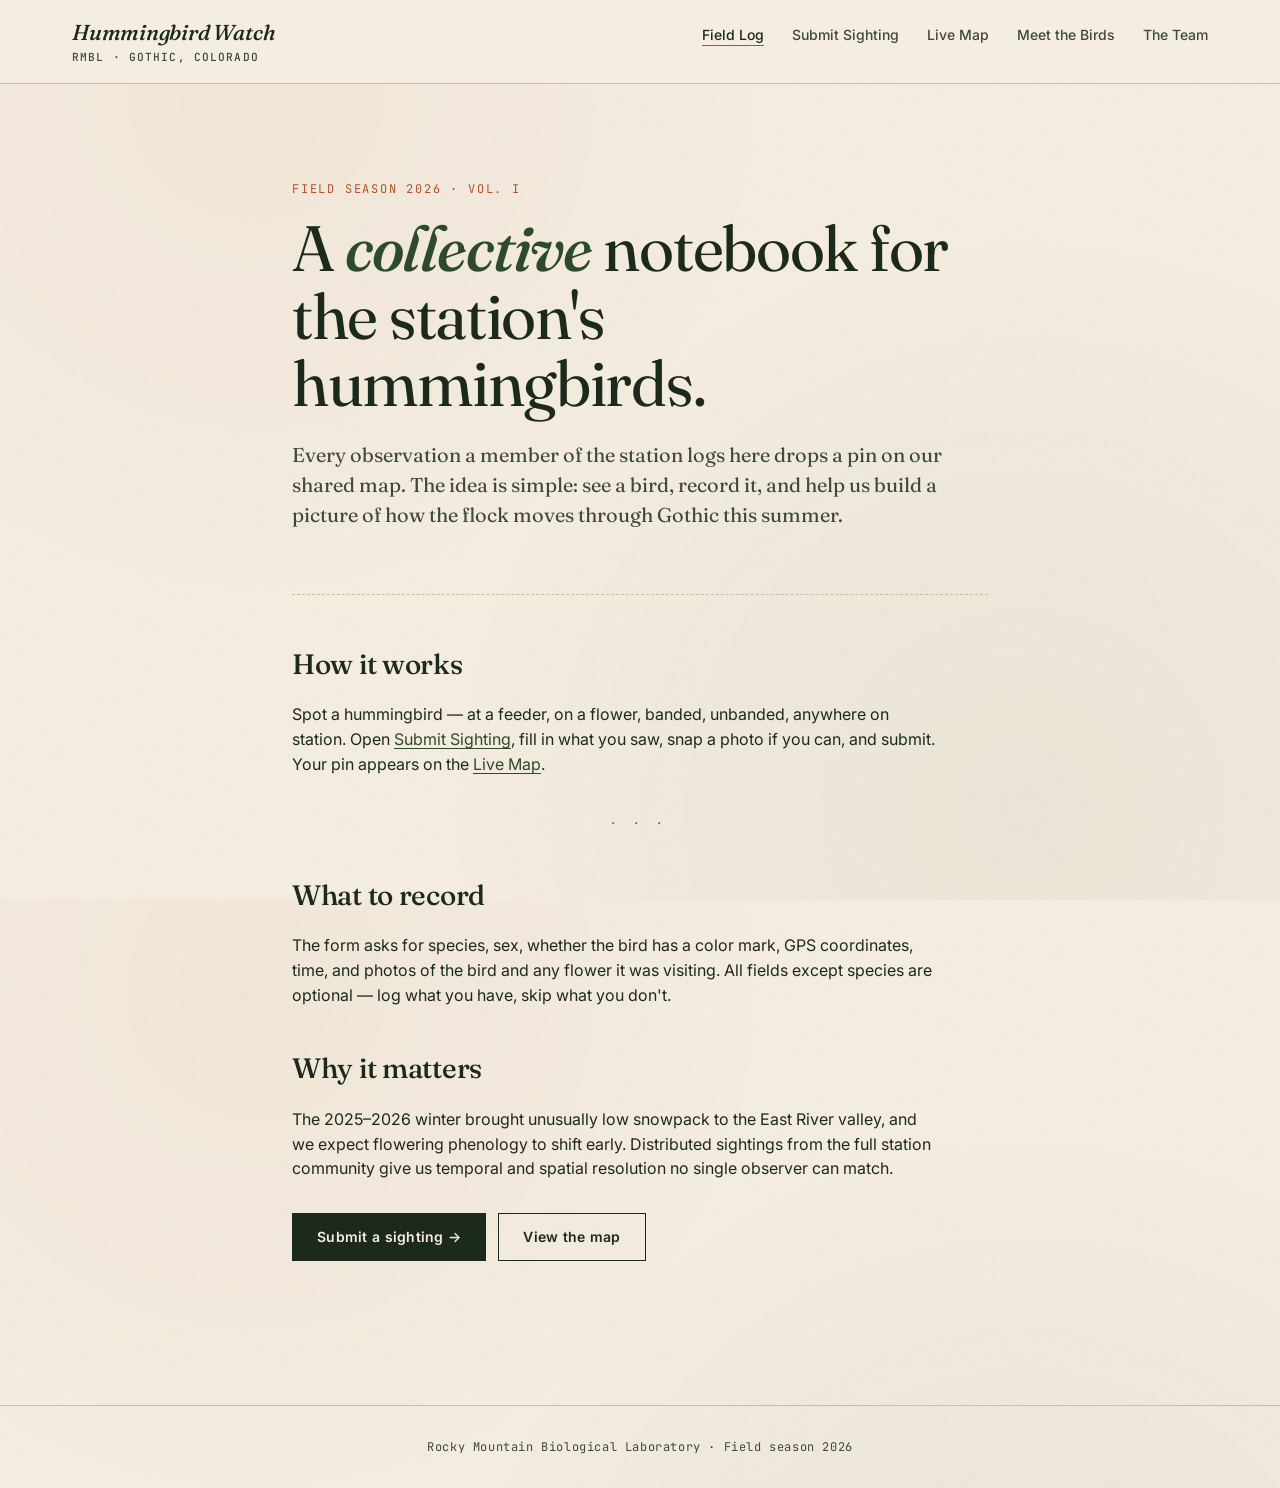
==== index.html @ 07d7b868 "Add files via upload" ====
<!DOCTYPE html>
<html lang="en">
<head>
  <meta charset="UTF-8">
  <meta name="viewport" content="width=device-width, initial-scale=1.0">
  <title>RMBL Hummingbird Watch — Field Log</title>
  <link rel="stylesheet" href="css/style.css">
</head>
<body>

<nav class="nav">
  <div class="nav-inner">
    <div class="nav-brand">
      Hummingbird Watch
      <small>RMBL · Gothic, Colorado</small>
    </div>
    <ul class="nav-links">
      <li><a href="index.html">Field Log</a></li>
      <li><a href="submit.html">Submit Sighting</a></li>
      <li><a href="map.html">Live Map</a></li>
      <li><a href="birds.html">Meet the Birds</a></li>
      <li><a href="team.html">The Team</a></li>
    </ul>
  </div>
</nav>

<main class="container-narrow">
  <section class="page-header">
    <div class="page-eyebrow">Field Season 2026 · vol. I</div>
    <h1 class="page-title">A <em>collective</em> notebook for<br>the station's hummingbirds.</h1>
    <p class="page-lede">Every observation a member of the station logs here drops a pin on our shared map. The idea is simple: see a bird, record it, and help us build a picture of how the flock moves through Gothic this summer.</p>
  </section>

  <h2>How it works</h2>
  <p>Spot a hummingbird — at a feeder, on a flower, banded, unbanded, anywhere on station. Open <a href="submit.html">Submit Sighting</a>, fill in what you saw, snap a photo if you can, and submit. Your pin appears on the <a href="map.html">Live Map</a>.</p>

  <div class="divider-orn">· · ·</div>

  <h2>What to record</h2>
  <p>The form asks for species, sex, whether the bird has a color mark, GPS coordinates, time, and photos of the bird and any flower it was visiting. All fields except species are optional — log what you have, skip what you don't.</p>

  <h2>Why it matters</h2>
  <p>The 2025–2026 winter brought unusually low snowpack to the East River valley, and we expect flowering phenology to shift early. Distributed sightings from the full station community give us temporal and spatial resolution no single observer can match.</p>

  <p style="margin-top:2rem;">
    <a href="submit.html" class="btn">Submit a sighting →</a>
    &nbsp;
    <a href="map.html" class="btn btn-ghost">View the map</a>
  </p>
</main>

<footer class="footer">
  Rocky Mountain Biological Laboratory · Field season 2026
</footer>

<script src="js/store.js"></script>
</body>
</html>
---- css/style.css ----
/* =========================================================
   Field Notebook aesthetic
   Warm paper, forest ink, serif display, monospace data
   ========================================================= */

@import url('https://fonts.googleapis.com/css2?family=Fraunces:ital,opsz,wght@0,9..144,400;0,9..144,500;0,9..144,700;1,9..144,400&family=JetBrains+Mono:wght@400;500&family=Inter:wght@400;500;600&display=swap');

:root {
  --paper: #f4ede0;
  --paper-dark: #e8dcc4;
  --ink: #1c2a1e;
  --ink-soft: #3d4a36;
  --forest: #2d4a2b;
  --moss: #6b7a4f;
  --rust: #b5502a;
  --sun: #d9a441;
  --line: #c9bfa8;
  --shadow: rgba(28, 42, 30, 0.12);

  --font-display: 'Fraunces', Georgia, serif;
  --font-body: 'Inter', system-ui, sans-serif;
  --font-mono: 'JetBrains Mono', ui-monospace, monospace;
}

* { box-sizing: border-box; margin: 0; padding: 0; }

html, body { height: 100%; }

body {
  font-family: var(--font-body);
  background: var(--paper);
  color: var(--ink);
  line-height: 1.55;
  background-image:
    radial-gradient(circle at 20% 10%, rgba(181, 80, 42, 0.04) 0%, transparent 40%),
    radial-gradient(circle at 80% 90%, rgba(45, 74, 43, 0.05) 0%, transparent 45%),
    url("data:image/svg+xml,%3Csvg xmlns='http://www.w3.org/2000/svg' width='200' height='200'%3E%3Cfilter id='n'%3E%3CfeTurbulence baseFrequency='0.9' numOctaves='2'/%3E%3CfeColorMatrix values='0 0 0 0 0.1 0 0 0 0 0.1 0 0 0 0 0.05 0 0 0 0.03 0'/%3E%3C/filter%3E%3Crect width='200' height='200' filter='url(%23n)'/%3E%3C/svg%3E");
}

a { color: var(--forest); text-decoration: underline; text-decoration-thickness: 1px; text-underline-offset: 3px; }
a:hover { color: var(--rust); }

/* ---------- Navigation ---------- */
.nav {
  border-bottom: 1px solid var(--line);
  background: var(--paper);
  position: sticky; top: 0; z-index: 100;
  backdrop-filter: blur(4px);
}
.nav-inner {
  max-width: 1200px; margin: 0 auto;
  padding: 1rem 2rem;
  display: flex; align-items: baseline; justify-content: space-between;
  flex-wrap: wrap; gap: 1rem;
}
.nav-brand {
  font-family: var(--font-display);
  font-size: 1.35rem; font-weight: 500;
  font-style: italic;
  letter-spacing: -0.01em;
}
.nav-brand small {
  display: block; font-size: 0.7rem; font-style: normal;
  font-family: var(--font-mono); letter-spacing: 0.1em;
  color: var(--ink-soft); text-transform: uppercase;
}
.nav-links { display: flex; gap: 1.75rem; list-style: none; }
.nav-links a {
  text-decoration: none;
  font-size: 0.875rem;
  font-weight: 500;
  color: var(--ink-soft);
  padding-bottom: 2px;
  border-bottom: 1px solid transparent;
  transition: all 0.2s;
}
.nav-links a:hover, .nav-links a.active {
  color: var(--ink);
  border-bottom-color: var(--rust);
}

/* ---------- Layout ---------- */
.container {
  max-width: 1200px; margin: 0 auto;
  padding: 2rem;
}
.container-narrow {
  max-width: 760px; margin: 0 auto;
  padding: 2rem;
}

/* ---------- Hero / page headers ---------- */
.page-header {
  padding: 4rem 0 3rem;
  border-bottom: 1px dashed var(--line);
  margin-bottom: 3rem;
}
.page-eyebrow {
  font-family: var(--font-mono);
  font-size: 0.75rem;
  letter-spacing: 0.15em;
  text-transform: uppercase;
  color: var(--rust);
  margin-bottom: 1rem;
}
.page-title {
  font-family: var(--font-display);
  font-size: clamp(2.5rem, 5vw, 4rem);
  font-weight: 400;
  line-height: 1.05;
  letter-spacing: -0.02em;
}
.page-title em {
  font-style: italic;
  color: var(--forest);
  font-weight: 500;
}
.page-lede {
  font-family: var(--font-display);
  font-size: 1.25rem;
  font-weight: 400;
  margin-top: 1.5rem;
  color: var(--ink-soft);
  max-width: 60ch;
  line-height: 1.5;
}

/* ---------- Typography blocks ---------- */
h2 {
  font-family: var(--font-display);
  font-size: 1.75rem; font-weight: 500;
  letter-spacing: -0.01em;
  margin: 2.5rem 0 1rem;
}
h3 {
  font-family: var(--font-display);
  font-size: 1.25rem; font-weight: 500;
  margin: 1.5rem 0 0.5rem;
}
p { margin-bottom: 1rem; max-width: 65ch; }

.meta {
  font-family: var(--font-mono);
  font-size: 0.75rem;
  letter-spacing: 0.05em;
  color: var(--ink-soft);
  text-transform: uppercase;
}

/* ---------- Buttons & forms ---------- */
.btn {
  display: inline-block;
  font-family: var(--font-body);
  font-weight: 600;
  font-size: 0.875rem;
  letter-spacing: 0.02em;
  padding: 0.75rem 1.5rem;
  border: 1.5px solid var(--ink);
  background: var(--ink);
  color: var(--paper);
  cursor: pointer;
  transition: all 0.15s;
  text-decoration: none;
}
.btn:hover { background: var(--rust); border-color: var(--rust); color: var(--paper); }
.btn-ghost {
  background: transparent; color: var(--ink);
}
.btn-ghost:hover { background: var(--ink); color: var(--paper); }

.form-grid {
  display: grid;
  grid-template-columns: repeat(2, 1fr);
  gap: 1.5rem 2rem;
}
.field { display: flex; flex-direction: column; gap: 0.4rem; }
.field.full { grid-column: 1 / -1; }
.field label {
  font-family: var(--font-mono);
  font-size: 0.7rem;
  letter-spacing: 0.12em;
  text-transform: uppercase;
  color: var(--ink-soft);
}
.field label .req { color: var(--rust); }
.field input[type="text"],
.field input[type="number"],
.field input[type="datetime-local"],
.field select,
.field textarea {
  font-family: var(--font-body);
  font-size: 1rem;
  padding: 0.65rem 0.75rem;
  background: var(--paper);
  border: 1px solid var(--line);
  border-bottom: 2px solid var(--ink-soft);
  color: var(--ink);
  border-radius: 0;
  transition: border-color 0.15s;
}
.field input:focus, .field select:focus, .field textarea:focus {
  outline: none;
  border-bottom-color: var(--rust);
}
.field textarea { min-height: 80px; resize: vertical; }
.field .hint {
  font-size: 0.75rem;
  color: var(--ink-soft);
  font-style: italic;
}

.radio-row { display: flex; gap: 1.5rem; padding-top: 0.4rem; }
.radio-row label {
  font-family: var(--font-body);
  font-size: 0.95rem;
  letter-spacing: 0;
  text-transform: none;
  color: var(--ink);
  display: flex; gap: 0.4rem; align-items: center;
  cursor: pointer;
}
.radio-row input[type="radio"] { accent-color: var(--forest); }

.file-drop {
  border: 1.5px dashed var(--line);
  padding: 1.25rem;
  text-align: center;
  cursor: pointer;
  background: rgba(255,255,255,0.3);
  font-family: var(--font-mono);
  font-size: 0.8rem;
  color: var(--ink-soft);
  transition: all 0.15s;
}
.file-drop:hover { border-color: var(--rust); color: var(--rust); }
.file-drop.has-file { border-color: var(--forest); color: var(--forest); border-style: solid; }

/* ---------- Footer ---------- */
.footer {
  margin-top: 6rem;
  padding: 2rem;
  border-top: 1px solid var(--line);
  text-align: center;
  font-family: var(--font-mono);
  font-size: 0.75rem;
  color: var(--ink-soft);
  letter-spacing: 0.05em;
}

/* ---------- Utilities ---------- */
.divider-orn {
  text-align: center;
  font-family: var(--font-display);
  font-style: italic;
  color: var(--moss);
  margin: 2rem 0;
  letter-spacing: 0.5em;
}

/* ---------- Responsive ---------- */
@media (max-width: 640px) {
  .form-grid { grid-template-columns: 1fr; }
  .nav-inner { padding: 1rem; }
  .nav-links { gap: 1rem; font-size: 0.8rem; }
  .container, .container-narrow { padding: 1.5rem 1rem; }
}
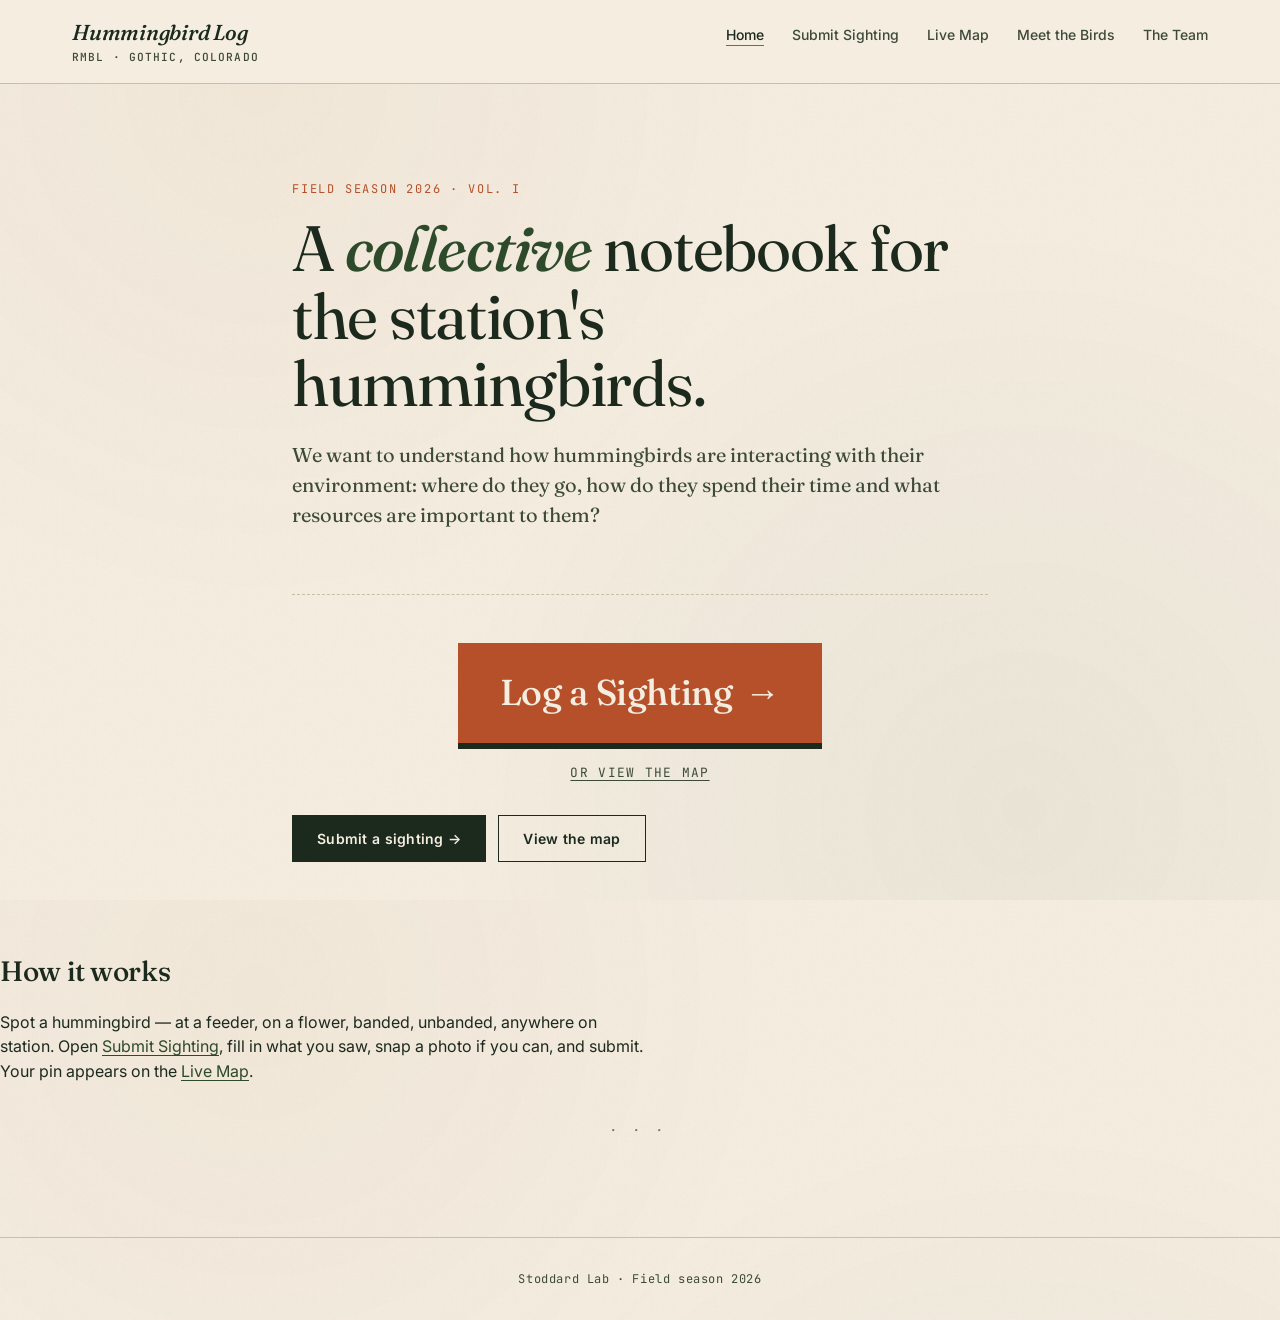
==== commit 87132960: "Update index.html" ====
--- a/index.html
+++ b/index.html
@@ -3,19 +3,67 @@
 <head>
   <meta charset="UTF-8">
   <meta name="viewport" content="width=device-width, initial-scale=1.0">
-  <title>RMBL Hummingbird Watch — Field Log</title>
+  <title>Hummingbird Field Log</title>
   <link rel="stylesheet" href="css/style.css">
+  <style>
+  .cta-wrap {
+    margin: 3rem 0 2rem;
+    text-align: center;
+  }
+  .btn-cta {
+    display: inline-flex;
+    align-items: center;
+    gap: 0.75rem;
+    font-family: var(--font-display);
+    font-size: clamp(1.5rem, 4vw, 2.25rem);
+    font-weight: 500;
+    letter-spacing: -0.01em;
+    padding: 1.25rem 2.5rem;
+    background: var(--rust);
+    color: var(--paper);
+    text-decoration: none;
+    border: 2px solid var(--rust);
+    box-shadow: 0 6px 0 var(--ink);
+    transition: all 0.15s ease;
+  }
+  .btn-cta:hover {
+    background: #c95a30;
+    color: var(--paper);
+    transform: translateY(2px);
+    box-shadow: 0 4px 0 var(--ink);
+  }
+  .btn-cta:active {
+    transform: translateY(6px);
+    box-shadow: 0 0 0 var(--ink);
+  }
+  .cta-arrow {
+    display: inline-block;
+    transition: transform 0.2s ease;
+  }
+  .btn-cta:hover .cta-arrow {
+    transform: translateX(6px);
+  }
+  .cta-secondary {
+    display: block;
+    margin-top: 1.25rem;
+    font-family: var(--font-mono);
+    font-size: 0.8rem;
+    letter-spacing: 0.1em;
+    text-transform: uppercase;
+    color: var(--ink-soft);
+  }
+</style>
 </head>
 <body>
 
 <nav class="nav">
   <div class="nav-inner">
     <div class="nav-brand">
-      Hummingbird Watch
+      Hummingbird Log
       <small>RMBL · Gothic, Colorado</small>
     </div>
     <ul class="nav-links">
-      <li><a href="index.html">Field Log</a></li>
+      <li><a href="index.html">Home</a></li>
       <li><a href="submit.html">Submit Sighting</a></li>
       <li><a href="map.html">Live Map</a></li>
       <li><a href="birds.html">Meet the Birds</a></li>
@@ -28,29 +76,32 @@
   <section class="page-header">
     <div class="page-eyebrow">Field Season 2026 · vol. I</div>
     <h1 class="page-title">A <em>collective</em> notebook for<br>the station's hummingbirds.</h1>
-    <p class="page-lede">Every observation a member of the station logs here drops a pin on our shared map. The idea is simple: see a bird, record it, and help us build a picture of how the flock moves through Gothic this summer.</p>
+    <p class="page-lede">We want to understand how hummingbirds are interacting with their environment: where do they go, how do they spend their time and what resources are important to them? </p>
   </section>
 
+<div class="cta-wrap">
+  <a href="submit.html" class="btn-cta">
+    Log a Sighting
+    <span class="cta-arrow">→</span>
+  </a>
+  <a href="map.html" class="cta-secondary">or view the map</a>
+</div>
+  
+   <p style="margin-top:2rem;">
+    <a href="submit.html" class="btn">Submit a sighting →</a>
+    &nbsp;
+    <a href="map.html" class="btn btn-ghost">View the map</a>
+  </p>
+</main>
+  
   <h2>How it works</h2>
   <p>Spot a hummingbird — at a feeder, on a flower, banded, unbanded, anywhere on station. Open <a href="submit.html">Submit Sighting</a>, fill in what you saw, snap a photo if you can, and submit. Your pin appears on the <a href="map.html">Live Map</a>.</p>
 
   <div class="divider-orn">· · ·</div>
 
-  <h2>What to record</h2>
-  <p>The form asks for species, sex, whether the bird has a color mark, GPS coordinates, time, and photos of the bird and any flower it was visiting. All fields except species are optional — log what you have, skip what you don't.</p>
-
-  <h2>Why it matters</h2>
-  <p>The 2025–2026 winter brought unusually low snowpack to the East River valley, and we expect flowering phenology to shift early. Distributed sightings from the full station community give us temporal and spatial resolution no single observer can match.</p>
-
-  <p style="margin-top:2rem;">
-    <a href="submit.html" class="btn">Submit a sighting →</a>
-    &nbsp;
-    <a href="map.html" class="btn btn-ghost">View the map</a>
-  </p>
-</main>
 
 <footer class="footer">
-  Rocky Mountain Biological Laboratory · Field season 2026
+  Stoddard Lab · Field season 2026
 </footer>
 
 <script src="js/store.js"></script>
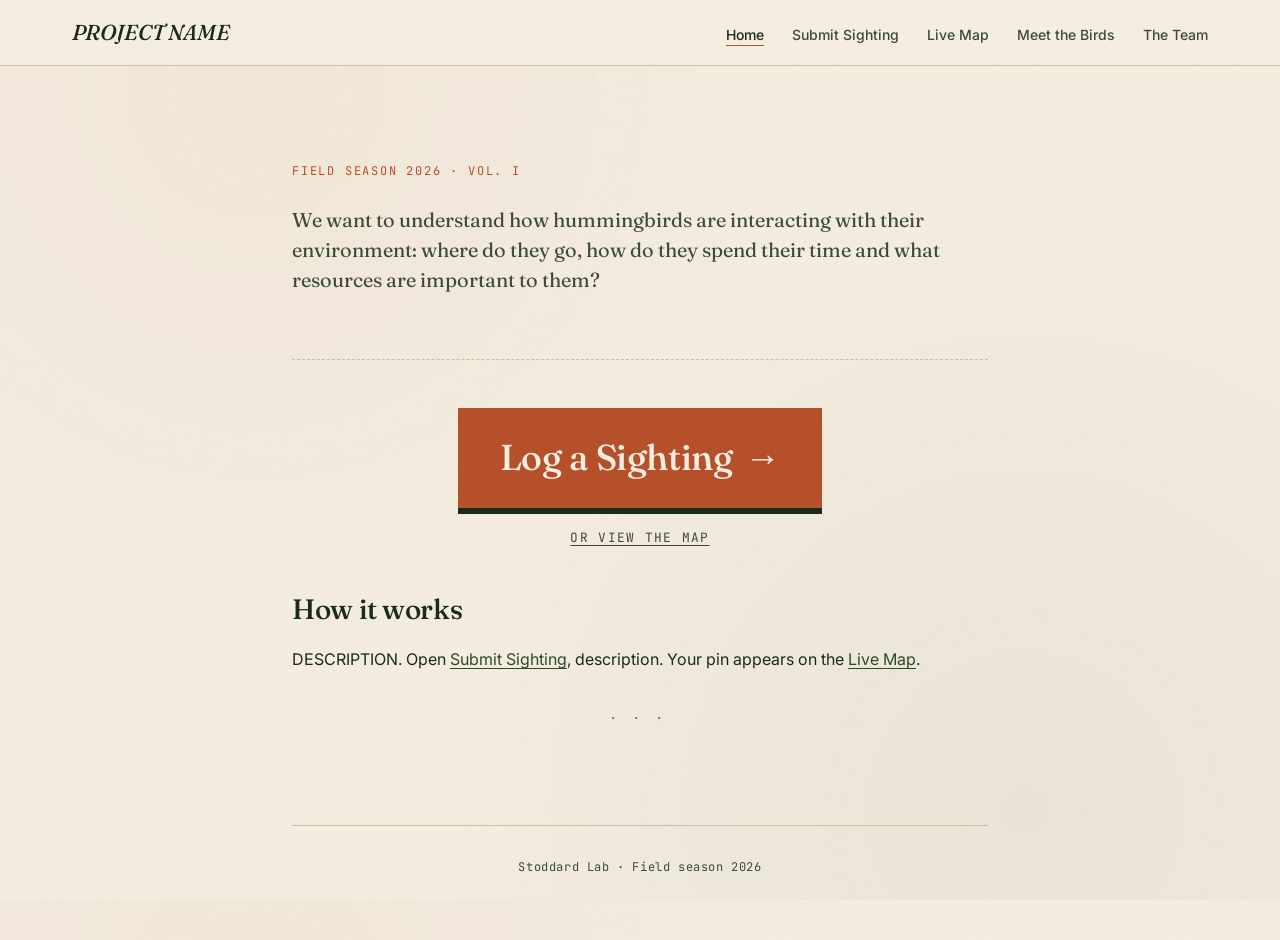
==== commit aa57ebb9: "Update index.html" ====
--- a/index.html
+++ b/index.html
@@ -3,7 +3,7 @@
 <head>
   <meta charset="UTF-8">
   <meta name="viewport" content="width=device-width, initial-scale=1.0">
-  <title>Hummingbird Field Log</title>
+  <title>PROJECT NAME</title>
   <link rel="stylesheet" href="css/style.css">
   <style>
   .cta-wrap {
@@ -59,8 +59,8 @@
 <nav class="nav">
   <div class="nav-inner">
     <div class="nav-brand">
-      Hummingbird Log
-      <small>RMBL · Gothic, Colorado</small>
+      PROJECT NAME
+      <small></small>
     </div>
     <ul class="nav-links">
       <li><a href="index.html">Home</a></li>
@@ -75,7 +75,6 @@
 <main class="container-narrow">
   <section class="page-header">
     <div class="page-eyebrow">Field Season 2026 · vol. I</div>
-    <h1 class="page-title">A <em>collective</em> notebook for<br>the station's hummingbirds.</h1>
     <p class="page-lede">We want to understand how hummingbirds are interacting with their environment: where do they go, how do they spend their time and what resources are important to them? </p>
   </section>
 
@@ -87,15 +86,8 @@
   <a href="map.html" class="cta-secondary">or view the map</a>
 </div>
   
-   <p style="margin-top:2rem;">
-    <a href="submit.html" class="btn">Submit a sighting →</a>
-    &nbsp;
-    <a href="map.html" class="btn btn-ghost">View the map</a>
-  </p>
-</main>
-  
   <h2>How it works</h2>
-  <p>Spot a hummingbird — at a feeder, on a flower, banded, unbanded, anywhere on station. Open <a href="submit.html">Submit Sighting</a>, fill in what you saw, snap a photo if you can, and submit. Your pin appears on the <a href="map.html">Live Map</a>.</p>
+  <p>DESCRIPTION. Open <a href="submit.html">Submit Sighting</a>, description. Your pin appears on the <a href="map.html">Live Map</a>.</p>
 
   <div class="divider-orn">· · ·</div>
 
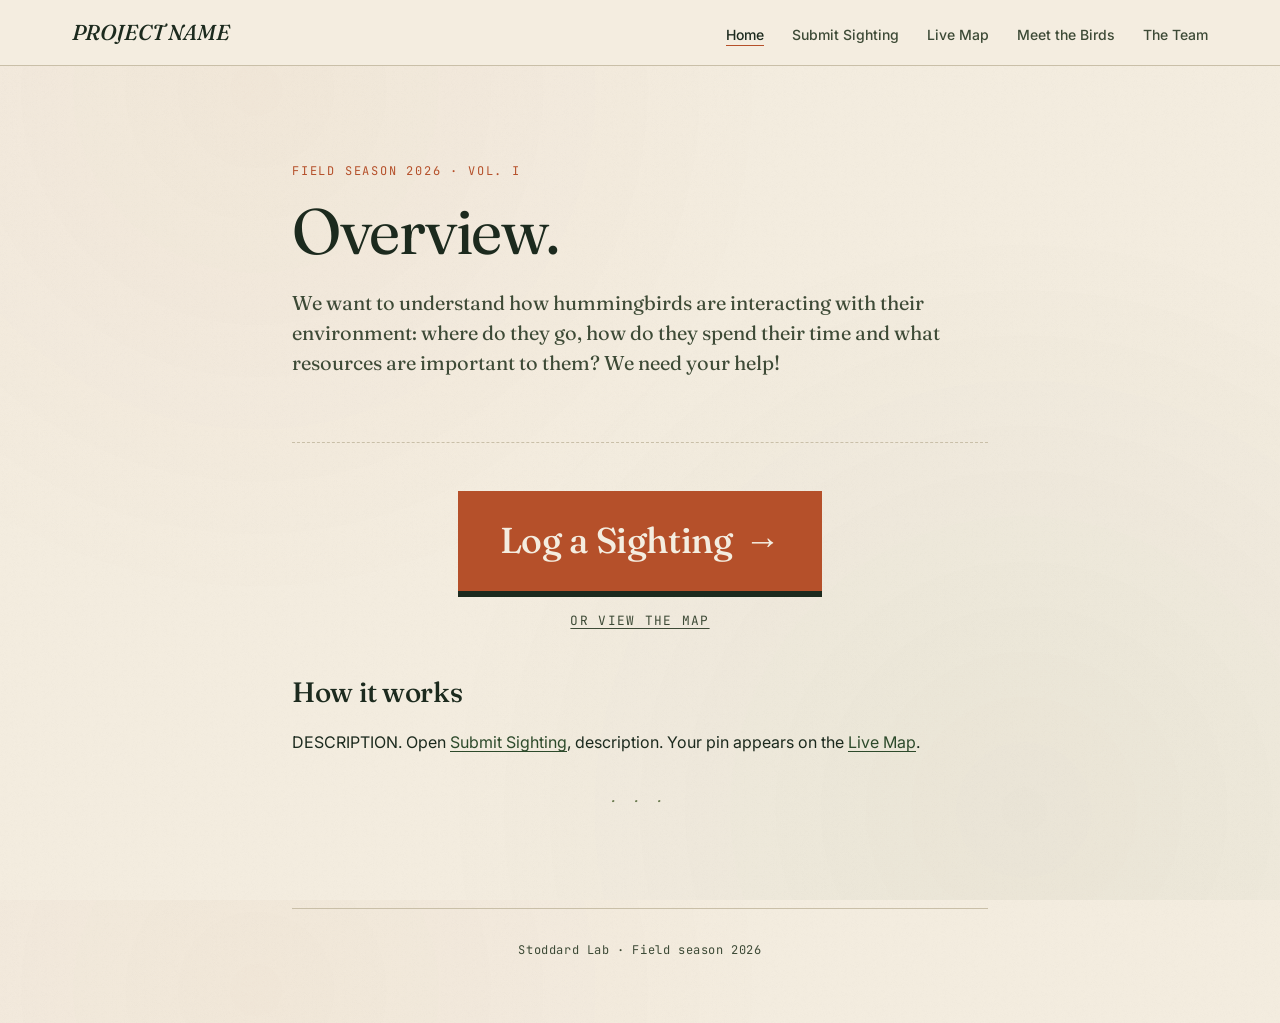
==== commit 637803a2: "Update index.html" ====
--- a/index.html
+++ b/index.html
@@ -75,7 +75,8 @@
 <main class="container-narrow">
   <section class="page-header">
     <div class="page-eyebrow">Field Season 2026 · vol. I</div>
-    <p class="page-lede">We want to understand how hummingbirds are interacting with their environment: where do they go, how do they spend their time and what resources are important to them? </p>
+    <h1 class="page-title">Overview.</h1>
+    <p class="page-lede">We want to understand how hummingbirds are interacting with their environment: where do they go, how do they spend their time and what resources are important to them? We need your help! </p>
   </section>
 
 <div class="cta-wrap">
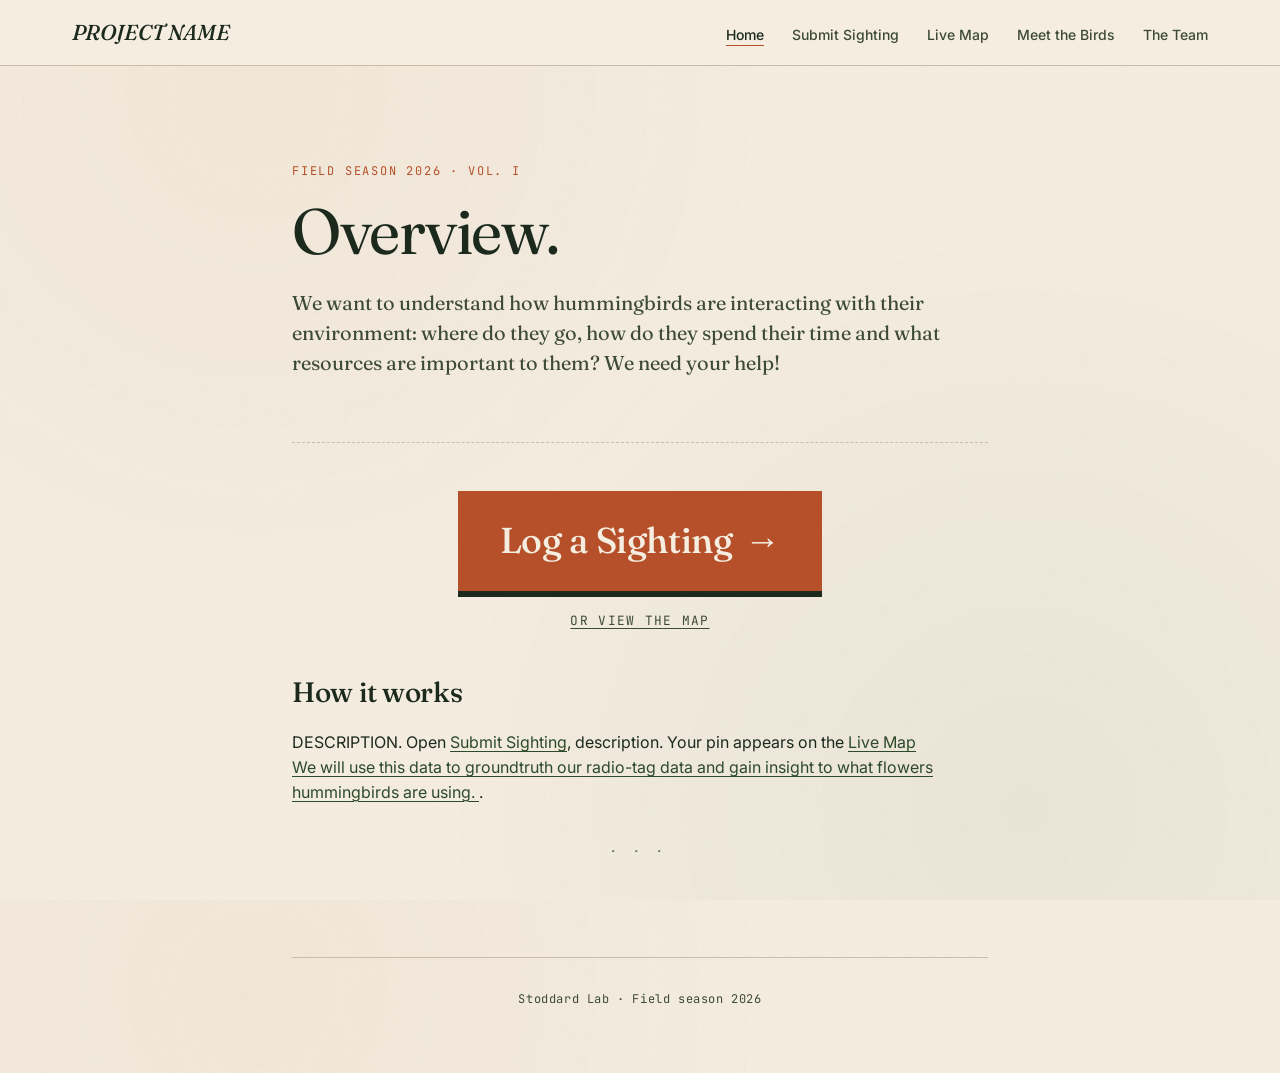
==== commit ac24c4b8: "Update index.html" ====
--- a/index.html
+++ b/index.html
@@ -88,7 +88,8 @@
 </div>
   
   <h2>How it works</h2>
-  <p>DESCRIPTION. Open <a href="submit.html">Submit Sighting</a>, description. Your pin appears on the <a href="map.html">Live Map</a>.</p>
+  <p>DESCRIPTION. Open <a href="submit.html">Submit Sighting</a>, description. Your pin appears on the <a href="map.html">Live Map
+  We will use this data to groundtruth our radio-tag data and gain insight to what flowers hummingbirds are using. </a>.</p>
 
   <div class="divider-orn">· · ·</div>
 
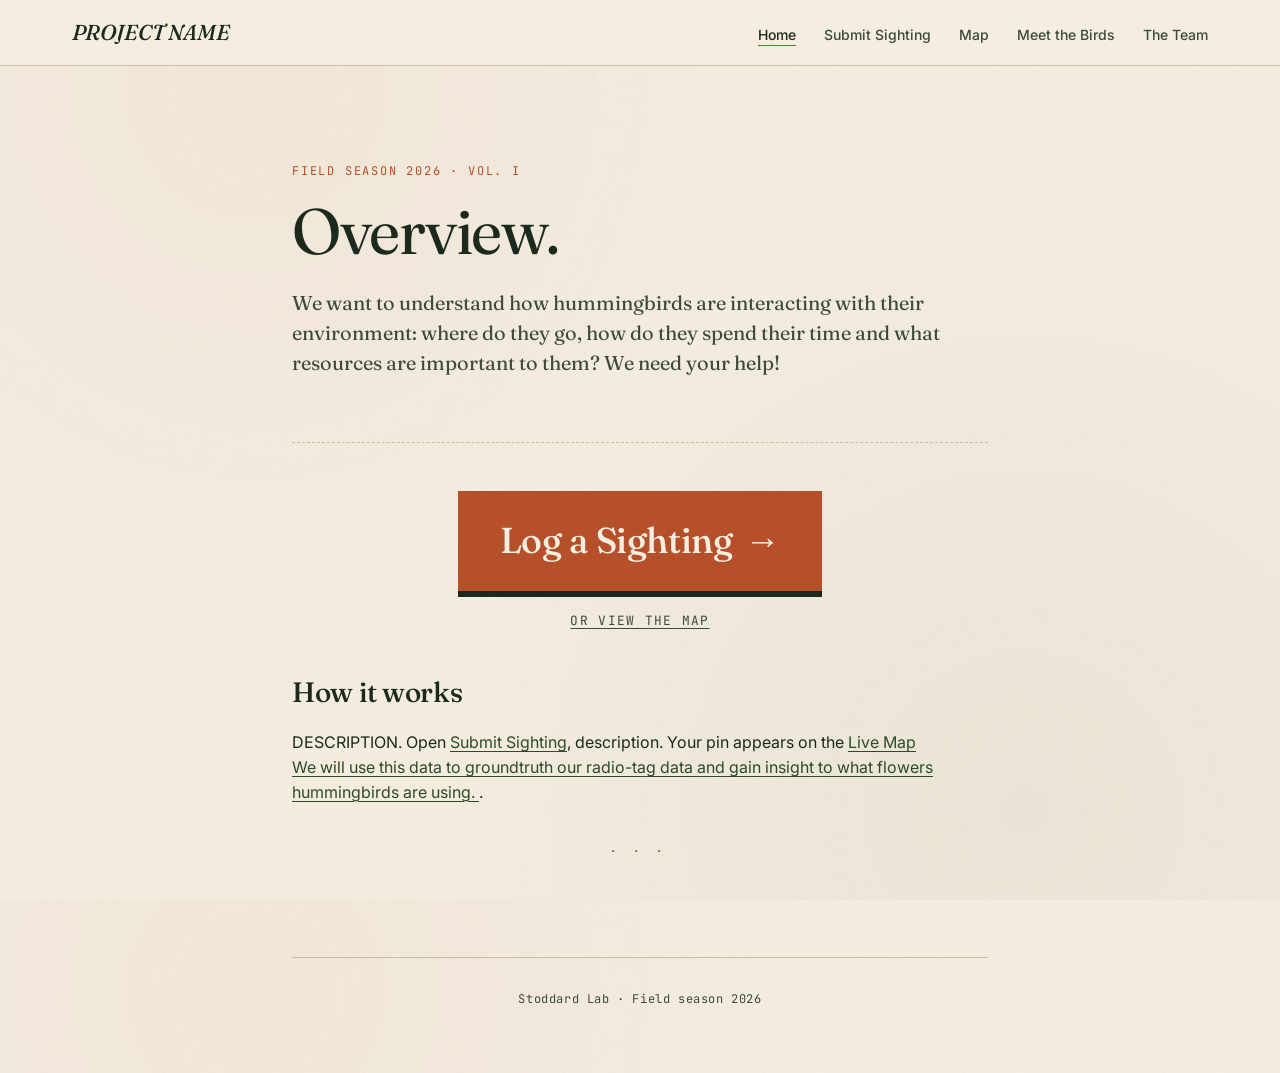
==== commit 195b3a86: "Update index.html" ====
--- a/index.html
+++ b/index.html
@@ -65,7 +65,7 @@
     <ul class="nav-links">
       <li><a href="index.html">Home</a></li>
       <li><a href="submit.html">Submit Sighting</a></li>
-      <li><a href="map.html">Live Map</a></li>
+      <li><a href="map.html">Map</a></li>
       <li><a href="birds.html">Meet the Birds</a></li>
       <li><a href="team.html">The Team</a></li>
     </ul>
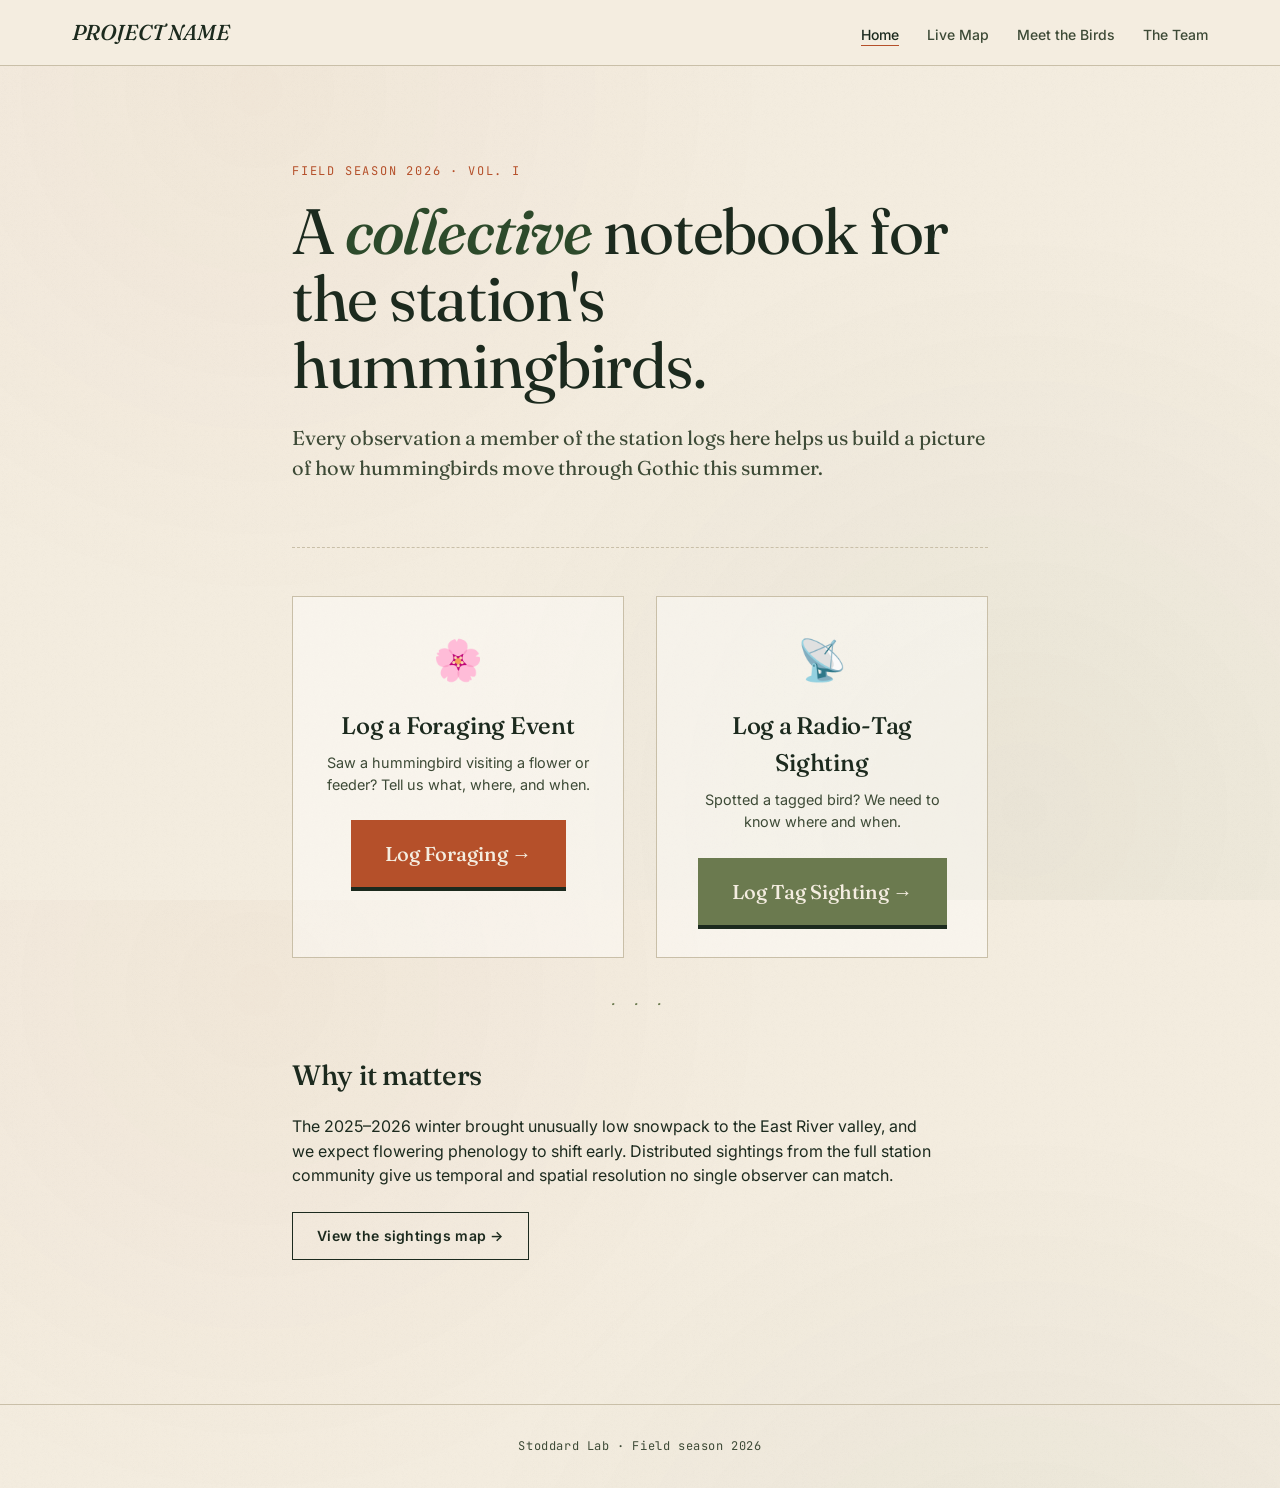
==== commit fe5640f4: "Add files via upload" ====
--- a/index.html
+++ b/index.html
@@ -6,53 +6,71 @@
   <title>PROJECT NAME</title>
   <link rel="stylesheet" href="css/style.css">
   <style>
-  .cta-wrap {
-    margin: 3rem 0 2rem;
-    text-align: center;
-  }
-  .btn-cta {
-    display: inline-flex;
-    align-items: center;
-    gap: 0.75rem;
-    font-family: var(--font-display);
-    font-size: clamp(1.5rem, 4vw, 2.25rem);
-    font-weight: 500;
-    letter-spacing: -0.01em;
-    padding: 1.25rem 2.5rem;
-    background: var(--rust);
-    color: var(--paper);
-    text-decoration: none;
-    border: 2px solid var(--rust);
-    box-shadow: 0 6px 0 var(--ink);
-    transition: all 0.15s ease;
-  }
-  .btn-cta:hover {
-    background: #c95a30;
-    color: var(--paper);
-    transform: translateY(2px);
-    box-shadow: 0 4px 0 var(--ink);
-  }
-  .btn-cta:active {
-    transform: translateY(6px);
-    box-shadow: 0 0 0 var(--ink);
-  }
-  .cta-arrow {
-    display: inline-block;
-    transition: transform 0.2s ease;
-  }
-  .btn-cta:hover .cta-arrow {
-    transform: translateX(6px);
-  }
-  .cta-secondary {
-    display: block;
-    margin-top: 1.25rem;
-    font-family: var(--font-mono);
-    font-size: 0.8rem;
-    letter-spacing: 0.1em;
-    text-transform: uppercase;
-    color: var(--ink-soft);
-  }
-</style>
+    .action-grid {
+      display: grid;
+      grid-template-columns: repeat(auto-fit, minmax(280px, 1fr));
+      gap: 2rem;
+      margin: 3rem 0 2rem;
+    }
+    .action-card {
+      background: rgba(255,255,255,0.4);
+      border: 1px solid var(--line);
+      padding: 2rem;
+      text-align: center;
+      transition: all 0.2s;
+    }
+    .action-card:hover {
+      box-shadow: 0 6px 20px var(--shadow);
+      transform: translateY(-2px);
+    }
+    .action-card .icon {
+      font-size: 2.5rem;
+      margin-bottom: 1rem;
+    }
+    .action-card h2 {
+      font-family: var(--font-display);
+      font-size: 1.5rem;
+      font-weight: 500;
+      margin: 0 0 0.5rem;
+    }
+    .action-card p {
+      font-size: 0.9rem;
+      color: var(--ink-soft);
+      margin: 0 auto 1.5rem;
+      max-width: 30ch;
+    }
+    .btn-cta {
+      display: inline-block;
+      font-family: var(--font-display);
+      font-size: 1.25rem;
+      font-weight: 500;
+      padding: 1rem 2rem;
+      background: var(--rust);
+      color: var(--paper);
+      text-decoration: none;
+      border: 2px solid var(--rust);
+      box-shadow: 0 4px 0 var(--ink);
+      transition: all 0.15s ease;
+    }
+    .btn-cta:hover {
+      background: #c95a30;
+      color: var(--paper);
+      transform: translateY(2px);
+      box-shadow: 0 2px 0 var(--ink);
+    }
+    .btn-cta:active {
+      transform: translateY(4px);
+      box-shadow: 0 0 0 var(--ink);
+    }
+    .btn-cta-forest {
+      background: #6b7a4f;
+      border-color: #6b7a4f;
+    }
+    .btn-cta-forest:hover {
+      background: #5a6943;
+      color: var(--paper);
+    }
+  </style>
 </head>
 <body>
 
@@ -64,8 +82,7 @@
     </div>
     <ul class="nav-links">
       <li><a href="index.html">Home</a></li>
-      <li><a href="submit.html">Submit Sighting</a></li>
-      <li><a href="map.html">Map</a></li>
+      <li><a href="map.html">Live Map</a></li>
       <li><a href="birds.html">Meet the Birds</a></li>
       <li><a href="team.html">The Team</a></li>
     </ul>
@@ -75,24 +92,37 @@
 <main class="container-narrow">
   <section class="page-header">
     <div class="page-eyebrow">Field Season 2026 · vol. I</div>
-    <h1 class="page-title">Overview.</h1>
-    <p class="page-lede">We want to understand how hummingbirds are interacting with their environment: where do they go, how do they spend their time and what resources are important to them? We need your help! </p>
+    <h1 class="page-title">A <em>collective</em> notebook for<br>the station's hummingbirds.</h1>
+    <p class="page-lede">Every observation a member of the station logs here helps us build a picture of how hummingbirds move through Gothic this summer.</p>
   </section>
 
-<div class="cta-wrap">
-  <a href="submit.html" class="btn-cta">
-    Log a Sighting
-    <span class="cta-arrow">→</span>
-  </a>
-  <a href="map.html" class="cta-secondary">or view the map</a>
-</div>
-  
-  <h2>How it works</h2>
-  <p>DESCRIPTION. Open <a href="submit.html">Submit Sighting</a>, description. Your pin appears on the <a href="map.html">Live Map
-  We will use this data to groundtruth our radio-tag data and gain insight to what flowers hummingbirds are using. </a>.</p>
+  <div class="action-grid">
+
+    <div class="action-card">
+      <div class="icon">🌸</div>
+      <h2>Log a Foraging Event</h2>
+      <p>Saw a hummingbird visiting a flower or feeder? Tell us what, where, and when.</p>
+      <a href="log-foraging.html" class="btn-cta">Log Foraging →</a>
+    </div>
+
+    <div class="action-card">
+      <div class="icon">📡</div>
+      <h2>Log a Radio-Tag Sighting</h2>
+      <p>Spotted a tagged bird? We need to know where and when.</p>
+      <a href="log-radiotag.html" class="btn-cta btn-cta-forest">Log Tag Sighting →</a>
+    </div>
+
+  </div>
 
   <div class="divider-orn">· · ·</div>
 
+  <h2>Why it matters</h2>
+  <p>The 2025–2026 winter brought unusually low snowpack to the East River valley, and we expect flowering phenology to shift early. Distributed sightings from the full station community give us temporal and spatial resolution no single observer can match.</p>
+
+  <p style="margin-top:1.5rem;">
+    <a href="map.html" class="btn btn-ghost">View the sightings map →</a>
+  </p>
+</main>
 
 <footer class="footer">
   Stoddard Lab · Field season 2026
